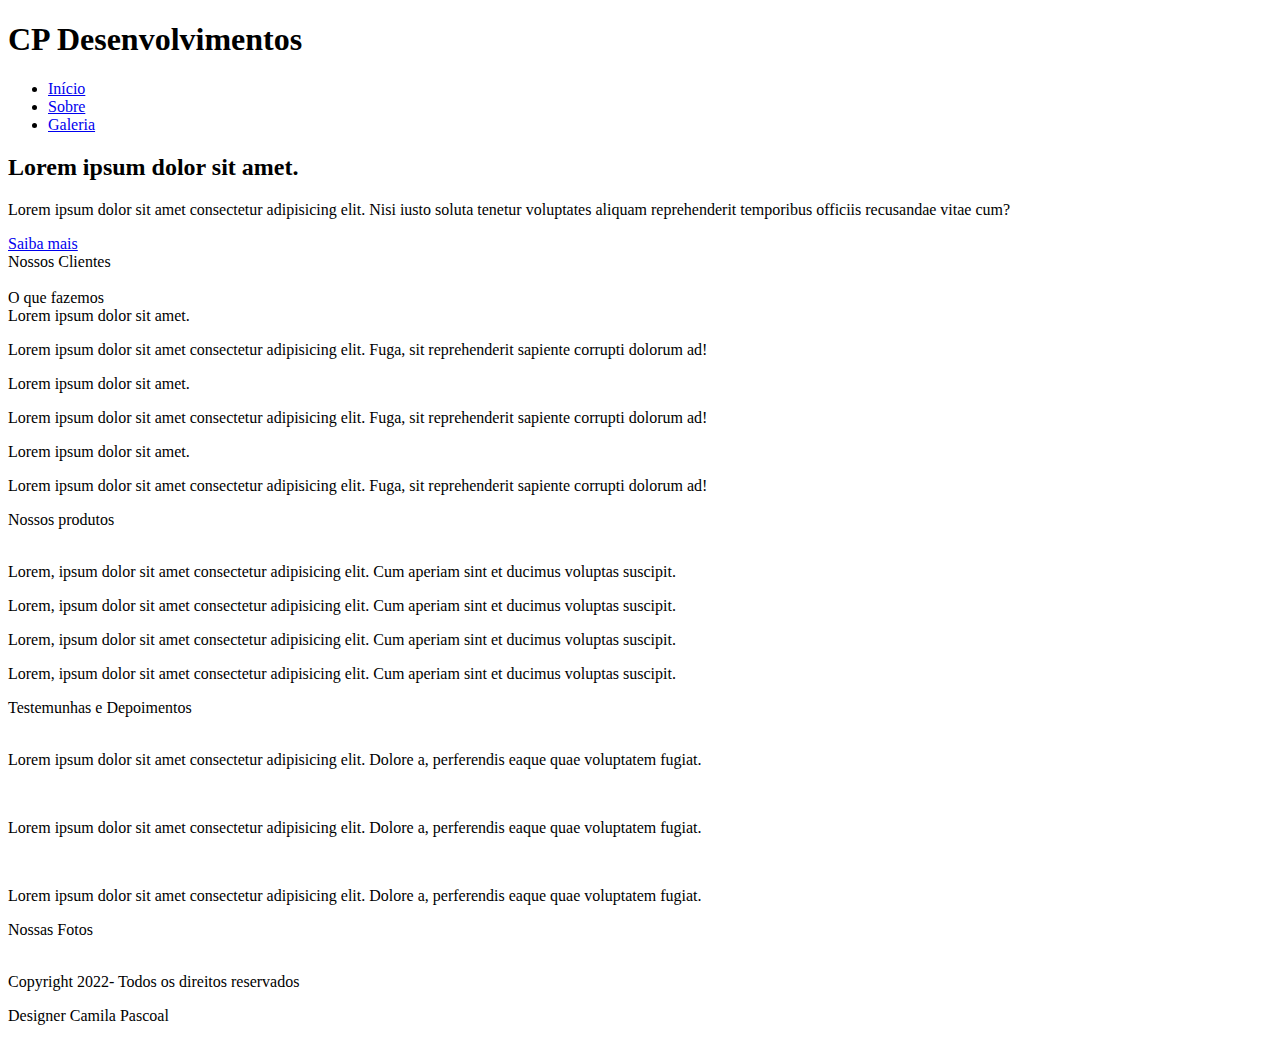
==== index.html @ 4112bf7b "Add files via upload" ====
<!DOCTYPE html>
<html lang="pt-br">
<head>
    <meta charset="UTF-8">
    <meta http-equiv="X-UA-Compatible" content="IE=edge">
    <meta name="viewport" content="width=device-width, initial-scale=1.0">
    <link rel="stylesheet" href="/css/style.css">
    <link rel="stylesheet" media="screen and (max-width: 768px)" href="/css/mobile.css">
    <link rel="stylesheet" href="/fontes/">
    <title>CP Soluções</title>
</head>
<body>
<!--Inicio menu horizontal-->
<nav id="navbar">
    <div id="navbar-container">
        <h1 class="logo">CP Desenvolvimentos</h1>
        <ul id="navbar-items">
            <li><a href="#showcase">Início</a></li>
            <li><a href="#clients">Sobre</a></li>
            <li><a href="#galery">Galeria</a></li>
        </ul>
    </div>
</nav>    
<!--Fim do menu horizontal-->    

<!--Inicio banner-->
<header id="showcase">
    <div id="showcase-container">
        <h2>Lorem ipsum dolor sit amet.</h2>
        <p>Lorem ipsum dolor sit amet consectetur adipisicing elit. Nisi iusto soluta tenetur 
        voluptates aliquam reprehenderit temporibus officiis recusandae vitae cum?</p>
        <a href="#" class="btn">Saiba mais</a>
    </div>

</header>
<!--Fim banner-->

<!--Inicio sobre-->
<section id="clients">
    <div class="headline">Nossos Clientes</div>
    <div id="clients-container">
        <img src="/imagem/netflix.png" class="client" alt="">
        <img src="/imagem/google2.png" class="client" alt="">
        <img src="/imagem/Apple.png" class="client" alt="">
        <img src="/imagem/microsoft-92.png" class="client" alt="">     
    </div>
</section>
<!--Fim sobre-->

<!--Inicio Features-->
<section id="features">
    <div class="headline">O que fazemos</div>
    <div id="features-container">
        <div class="feature">
            <i class="fas fa-tachometer-alt fa-3x"></i>
            <span class="feature-title">Lorem ipsum dolor sit amet.</span>
            <p>Lorem ipsum dolor sit amet consectetur adipisicing elit. Fuga, sit reprehenderit sapiente corrupti dolorum ad!</p>
        </div>
        <div class="feature">
            <i class="fas fa-code fa-3x"></i>
            <span class="feature-title">Lorem ipsum dolor sit amet.</span>
            <p>Lorem ipsum dolor sit amet consectetur adipisicing elit. Fuga, sit reprehenderit sapiente corrupti dolorum ad!</p>
        </div>
        <div class="feature">
            <i class="fas fa-layer-group fa-3x"></i>
            <span class="feature-title">Lorem ipsum dolor sit amet.</span>
            <p>Lorem ipsum dolor sit amet consectetur adipisicing elit. Fuga, sit reprehenderit sapiente corrupti dolorum ad!</p>
        </div>


    </div>

</section>

<!--Inicio Products sections-->
<section id="product">
    <div class="headline">Nossos produtos</div>
    <div id="product-container">
        <img src="/imagem/mockup.png" alt="" class="iphone-x">
        <div id="items">
            <div class="item">
                <i class="fas fa-map-marked fa-2x color-primary"></i>
                <p>Lorem, ipsum dolor sit amet consectetur adipisicing elit. Cum aperiam sint et ducimus voluptas suscipit.</p>
            </div>
            <div class="item">
                <i class="fa-solid fa-users fa-2x"></i>
                <p>Lorem, ipsum dolor sit amet consectetur adipisicing elit. Cum aperiam sint et ducimus voluptas suscipit.</p>
            </div>
            <div class="item">
                <i class="fa-solid fa-champagne-glasses fa-2x"></i>
                <p>Lorem, ipsum dolor sit amet consectetur adipisicing elit. Cum aperiam sint et ducimus voluptas suscipit.</p>
            </div>
            <div class="item">
                <i class="fa-solid fa-book-open fa-2x"></i>
                <p>Lorem, ipsum dolor sit amet consectetur adipisicing elit. Cum aperiam sint et ducimus voluptas suscipit.</p>
            </div>


        </div>


    </div>

</section>
<!--Fim produtcts section-->

<!--Inicio Testemunhas section-->
<div id="testimonials">
       <div class="headline">Testemunhas e Depoimentos</div>
       <div id="testimonials-container">
            <div class="testimonial">
                <img src="/imagem/perfil1.jpg" alt="" class="foto-testimonial">
                <p>Lorem ipsum dolor sit amet consectetur adipisicing elit. Dolore a, perferendis eaque quae voluptatem fugiat.</p>
            </div>
            <div class="testimonial">
                <img src="/imagem/perfil2.jpg" alt="" class="foto-testimonial">
                <p>Lorem ipsum dolor sit amet consectetur adipisicing elit. Dolore a, perferendis eaque quae voluptatem fugiat.</p>
            </div>
            <div class="testimonial">
                <img src="/imagem/perfil3.jpg" alt="" class="foto-testimonial">
                <p>Lorem ipsum dolor sit amet consectetur adipisicing elit. Dolore a, perferendis eaque quae voluptatem fugiat.</p>
            </div>         
        </div>  
</div>
<!--Fim Testemunhas section-->
<!--Fim Features-->

<!--Inicio Galery sections-->
<section id="galery">
    <div class="headline">Nossas Fotos</div>
    <div id="galery-container">
        <img src="/imagem/galeria1.jpg" alt="" class="galery-img">
        <img src="/imagem/galeria2.jpg" alt="" class="galery-img">
        <img src="/imagem/galeria3.jpg" alt="" class="galery-img">
        <img src="/imagem/galeria4.jpg" alt="" class="galery-img">
        <img src="/imagem/galeria5.jpg" alt="" class="galery-img">
        <img src="/imagem/galeria6.jpg" alt="" class="galery-img">
    </div>
</section>
<!--Fim Galery section-->

<!--Inicio do rodapé-->
<footer id="footer">
    <p>Copyright 2022- Todos os direitos reservados</p>
    <p>Designer Camila Pascoal</p>
</footer>
<!--fim do rodapé-->

<!--Script para fonte online-->
<script src="/fontawesome-free/js/all.min.js"></script>

</body>
</html>
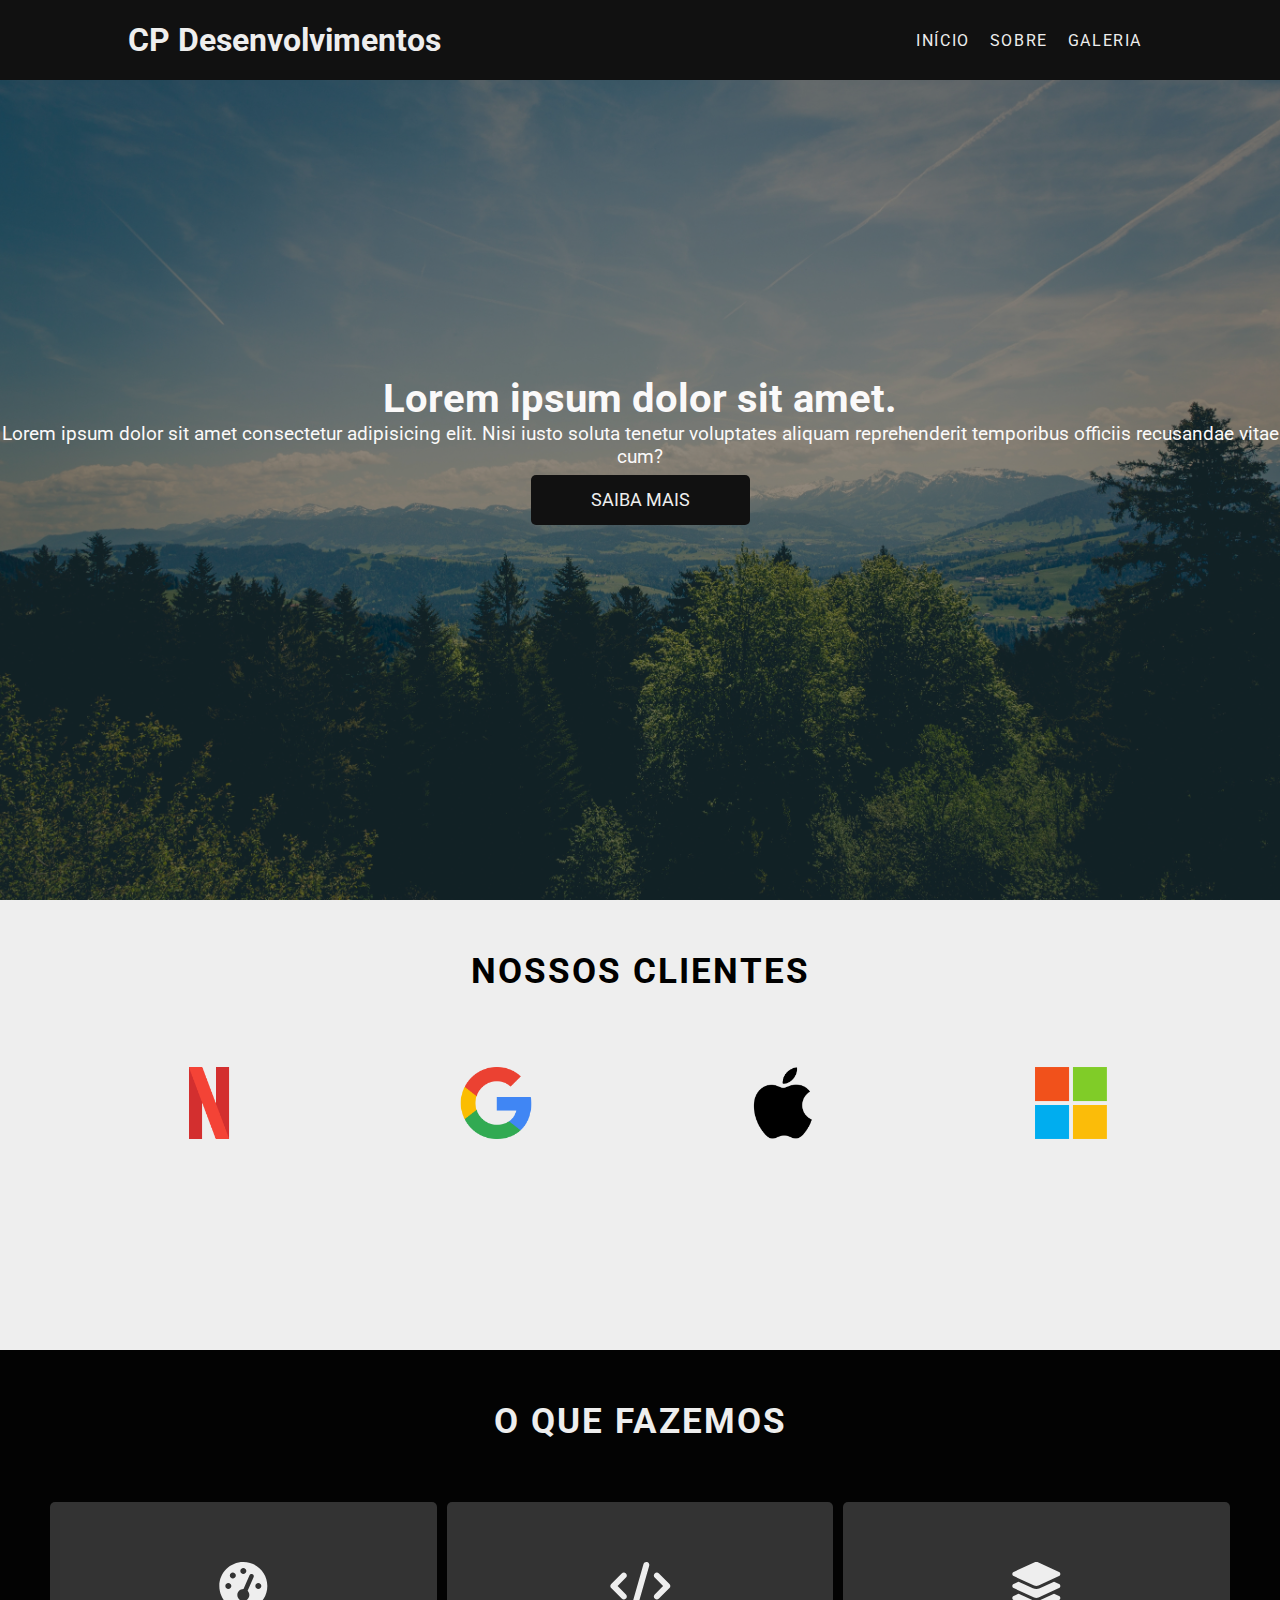
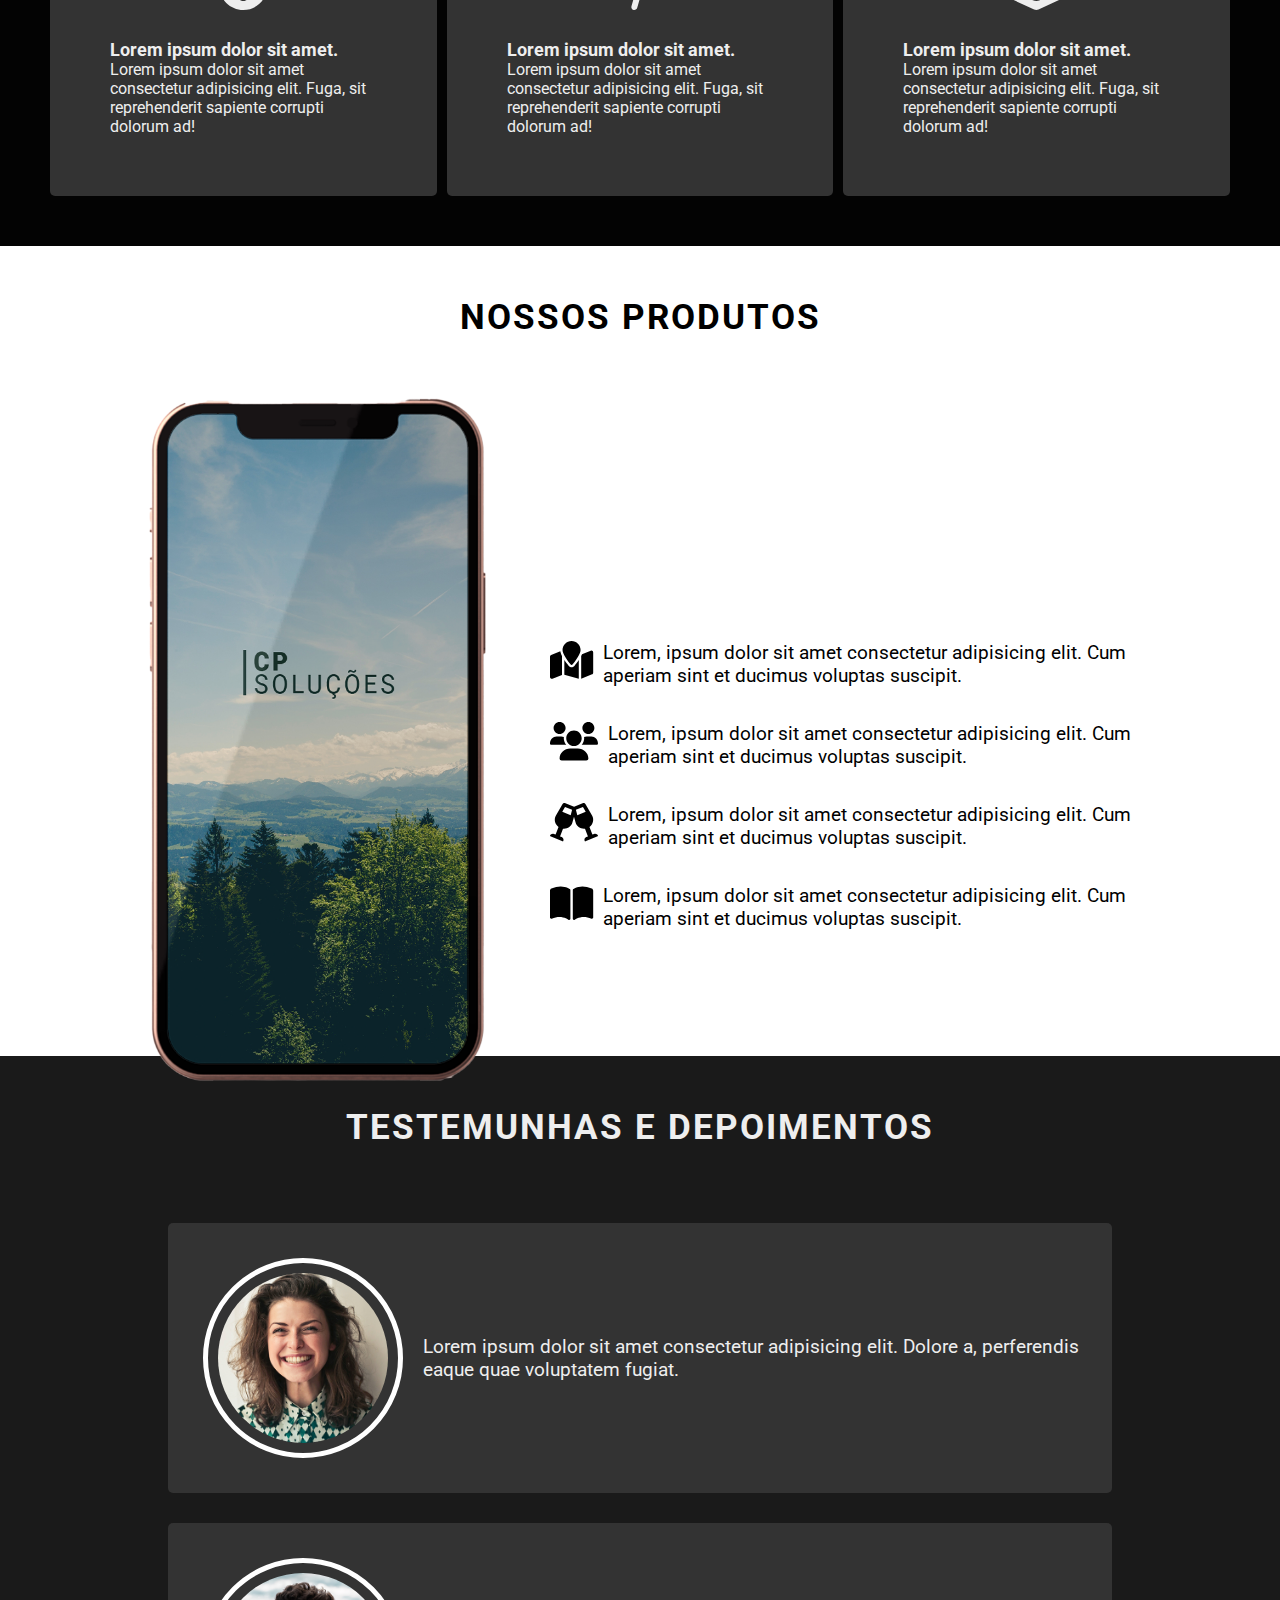
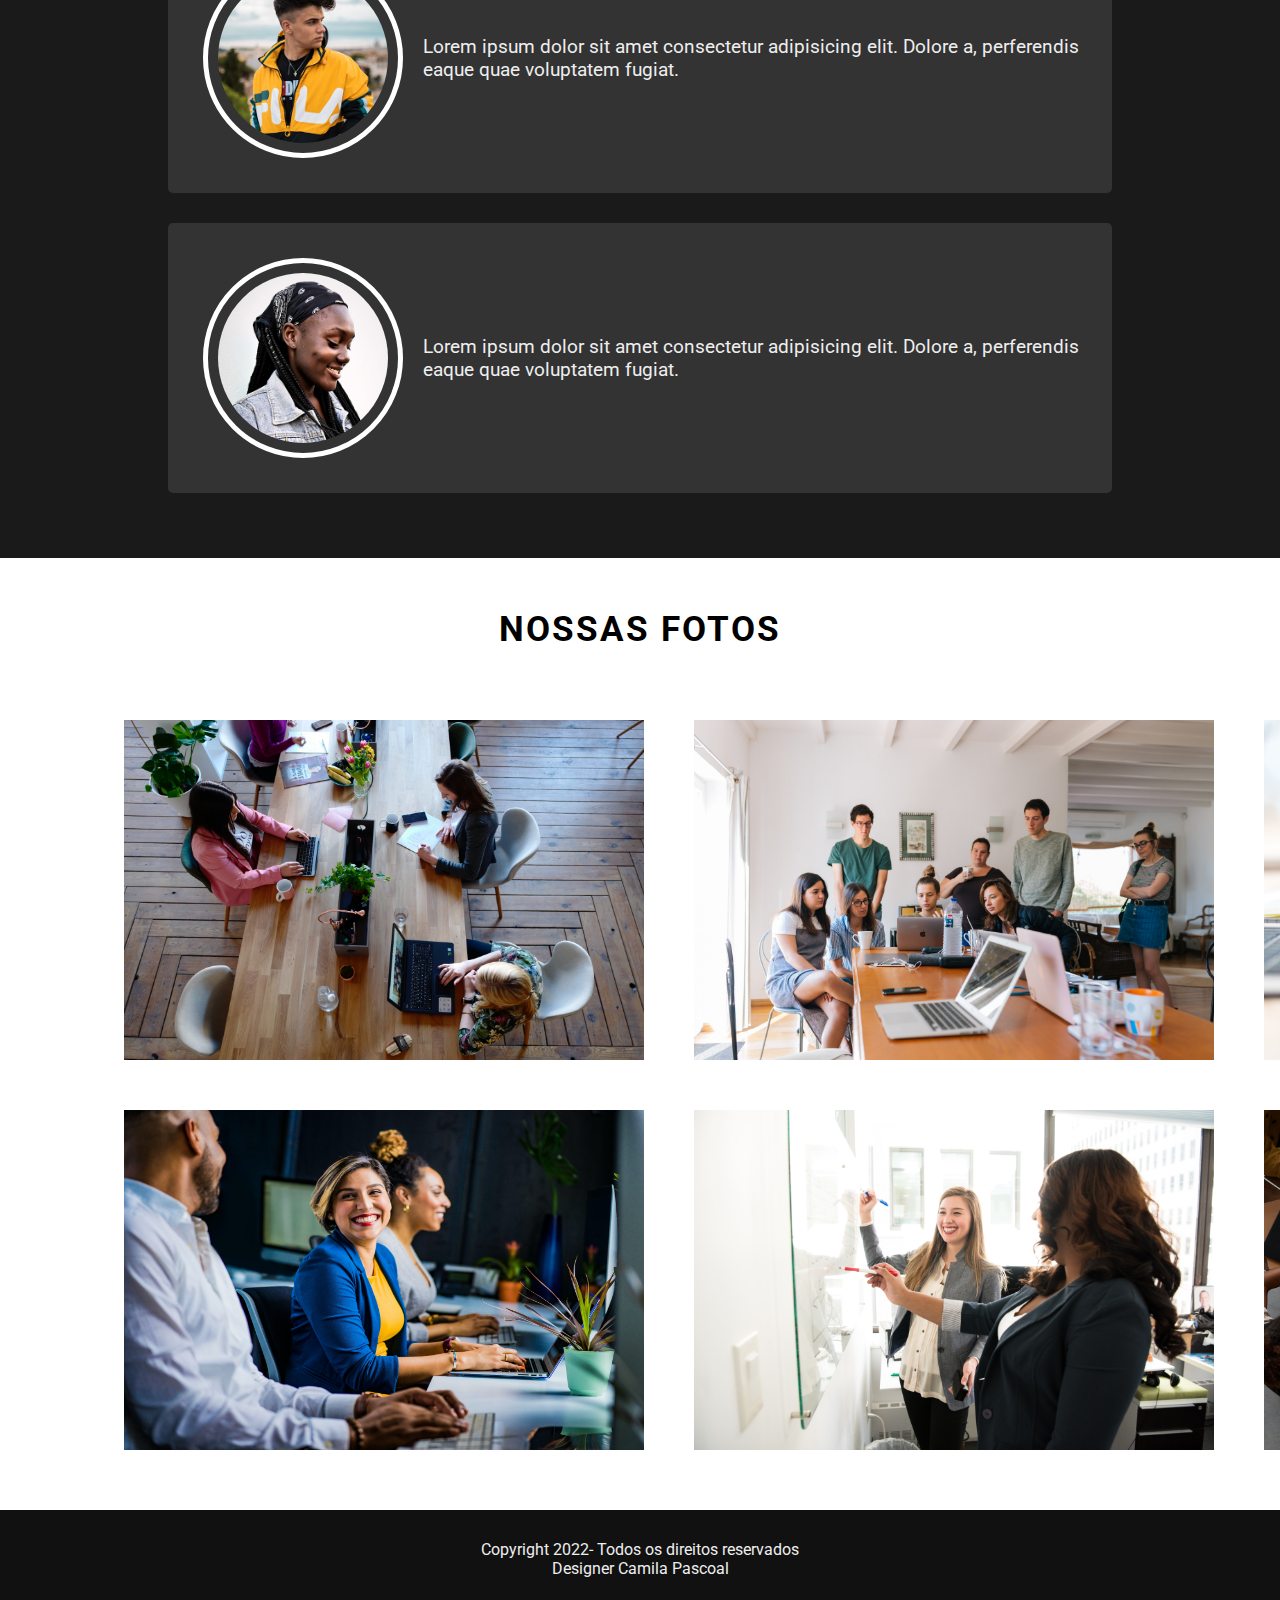
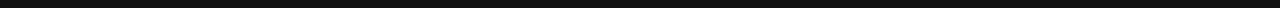
==== commit 667cc181: "Update index.html" ====
--- a/index.html
+++ b/index.html
@@ -41,7 +41,7 @@
     <div id="clients-container">
         <img src="/imagem/netflix.png" class="client" alt="">
         <img src="/imagem/google2.png" class="client" alt="">
-        <img src="/imagem/Apple.png" class="client" alt="">
+        <img src="/imagem/apple.png" class="client" alt="">
         <img src="/imagem/microsoft-92.png" class="client" alt="">     
     </div>
 </section>
@@ -150,4 +150,4 @@
 <script src="/fontawesome-free/js/all.min.js"></script>
 
 </body>
-</html>+</html>
--- a/css/style.css
+++ b/css/style.css
@@ -0,0 +1,269 @@
+@import url('https://fonts.googleapis.com/css2?family=Nunito:ital,wght@0,200;0,300;0,400;1,200;1,300;1,400&family=Roboto:ital,wght@0,100;0,300;0,400;0,500;0,700;0,900;1,100;1,300;1,400;1,500;1,700;1,900&display=swap');
+
+*{
+    padding: 0;
+    margin: 0%;
+    box-sizing: border-box;
+}
+
+body{
+    font-family: 'Roboto', sans-serif;
+}
+
+.btn{
+    display: inline-block;
+    padding: 15px 60px;
+    font-size: 1.1rem;
+    text-transform: uppercase;
+    background-color: #111;
+    color: #eee;
+    text-decoration: none;
+    border-radius: 5px;
+    transition: "background 500ms ease";
+}
+
+.btn:hover{
+    cursor: pointer;
+    background-color: #000;
+}
+
+.headline{
+    font-size: 2.2rem;
+    text-transform: uppercase;
+    font-weight: bold;
+    text-align: center;
+    padding-bottom: 60px;
+    letter-spacing: 2px;
+}
+
+/*Navbar*/
+#navbar{
+    width: 100%;
+    background-color: #111;
+    color: #eee;
+    height: 80px;
+    position: fixed;
+
+}
+
+#navbar-container{
+    width: 80%;
+    height: 100%;
+    margin: auto;
+    display: flex;
+    justify-content: space-between;
+    align-items: center;
+}
+
+.logo{
+    font-size: 2rem;
+}
+
+#navbar-items{
+    display: flex;
+    list-style: none;
+    text-transform: uppercase;
+}
+
+#navbar-items li{
+    padding: 10px;
+}
+
+#navbar-items li a{
+    color: #eee;
+    text-decoration: none;
+    letter-spacing: 0.1rem;
+}
+
+
+#showcase{
+    height: 100vh;
+    display: flex;
+    justify-content: center;
+    align-items: center;
+    color: rgb(250, 249, 249);
+    background: url(/imagem/banner1.jpg) no-repeat center center/cover;
+
+    /*Overlay*/
+    background-color: rgba(0, 0, 0, 0.4);
+    background-blend-mode: color;
+}
+
+#showcase-container{
+    text-align: center;
+}
+
+#showcase-container h2{
+    font-size: 2.5rem;
+}
+
+#showcase-container p{
+    font-size: 1.2rem;
+    padding-bottom: 7px;
+}
+
+/*Clientes*/
+
+#clients{
+    width: 100%;
+    height: 50vh;
+    background-color: #eee;
+    color: rgb(0, 0, 0);
+    padding: 50px;
+ 
+}
+
+#clients-container{
+    display: grid;
+    grid-template-columns: repeat(4,1fr);
+    justify-items: center;
+    padding: 15px;
+}
+
+.client{
+    display: inline-block;
+    width: 25%;
+}
+
+/*About*/
+
+#features{
+    width: 100%;
+    height: 60%;
+    background: rgb(3, 3, 3);
+    color: #eee;
+    padding: 50px;
+}
+
+#features-container{
+    width: 100%;
+    margin: auto;
+    display: grid;
+    grid-template-columns: repeat(3,1fr);
+    column-gap: 10px;
+}
+
+.feature{
+    display: flex;
+    flex-direction: column;
+    background: #333;
+    padding: 60px;
+    border-radius: 5px;
+}
+
+.feature-title{
+    font-size: 1.1rem;
+    font-weight: bold;
+    padding-top: 30px;
+}
+
+/*Produtos*/
+#product{
+    width: 100%;
+    height: 90vh;
+    padding: 50px;
+}
+
+#product-container{
+    display: flex;
+    justify-content: center;
+    align-items: center;
+}
+
+.product{
+    display: inline-block;
+    width: 30%;
+}
+
+.iphone-x{
+    width: 450px;
+    padding: 0px 40px;
+    margin-bottom: 80px;
+}
+
+#items{
+    width: 650px;
+    margin-top: 10px;
+}
+
+#items .item{
+    display: flex;
+    padding: 10px;
+    margin: 15px 0;
+    font-size: 1.2rem;
+}
+
+.item p{
+    margin:0 10px;
+}
+
+/*Testemunhos*/
+.testimonial{
+    display: flex;
+    align-items: center;
+    font-size: 1.2rem;
+    background: #333;
+    padding: 15px;
+    margin: 15px 0;
+    border-radius: 5px;
+}
+
+#testimonials{
+    width: 100%;
+    background: rgb(26, 26, 26);
+    color: #eee;
+    padding: 50px;
+}
+
+#testimonials-container{
+    width: 80%;
+    margin: auto;
+    display: flex;
+    align-items: center;
+    flex-direction: column;
+}
+
+.foto-testimonial{
+    width: 200px;
+    height: 200px;
+    border-radius: 50%;
+    border: 5px solid white;
+    padding: 10px;
+    margin: 20px;
+
+}
+
+#galery{
+    width: 90%;
+    margin: auto;
+    padding: 50px;
+}
+
+#galery-container{
+    display: grid;
+    grid-template-columns: repeat(3,1fr);
+    gap: 30px;
+    justify-items: center;
+}
+
+.galery-img{
+    display: inline-block;
+    padding: 10px;
+    width: 540px;
+    height: 360px;
+
+}
+
+footer{
+    background: #111;
+    color: #eee;
+    padding: 30px;
+    text-align: center;
+}
+
+
+
+
+
+
+
--- a/css/mobile.css
+++ b/css/mobile.css
@@ -0,0 +1,79 @@
+    #navbar{
+        height: 180px;
+        position:relative;
+    }
+
+    #navbar-container{
+        flex-direction: column;
+        padding: 20px 0;
+    }
+
+    #navbar-items{
+        flex-direction: column;
+        text-align: center;
+        width: 100%;
+    }
+
+    /*Esse próximo comando aplica efeito apenas na linha 2 conforme está entre parenteses*/
+#navbar-items li:nth-child(2){
+    border-top: 1px solid #333;
+    border-bottom: 1px solid #333;
+}
+
+/*showcase*/
+#showcase{
+    padding: 40px;
+}
+
+/*clients*/
+#clients-container{
+    grid-template-columns: repeat(2,1fr);
+}
+
+.client{
+    width: 30%;
+    padding: 20px 0;
+}
+
+/*Features*/
+#features-container{
+    grid-template-columns: 1fr;
+}
+
+#features-container .feature:nth-child(2){
+    margin: 15px 0;
+}
+
+#product-container{
+    flex-direction: column;
+}
+
+#items{
+    width: 90%;
+}
+
+.item{
+    margin: 0 10px;
+    flex-direction: column;
+    align-items: center;
+    text-align: center;
+}
+
+/*Testemunials*/
+.testemunials{
+    flex-direction: column;
+    text-align: center;
+}
+
+#galery-container{
+    grid-template-columns: 1fr;
+}
+
+.galery-imagem{
+    width: 70%;
+   
+}
+
+
+
+
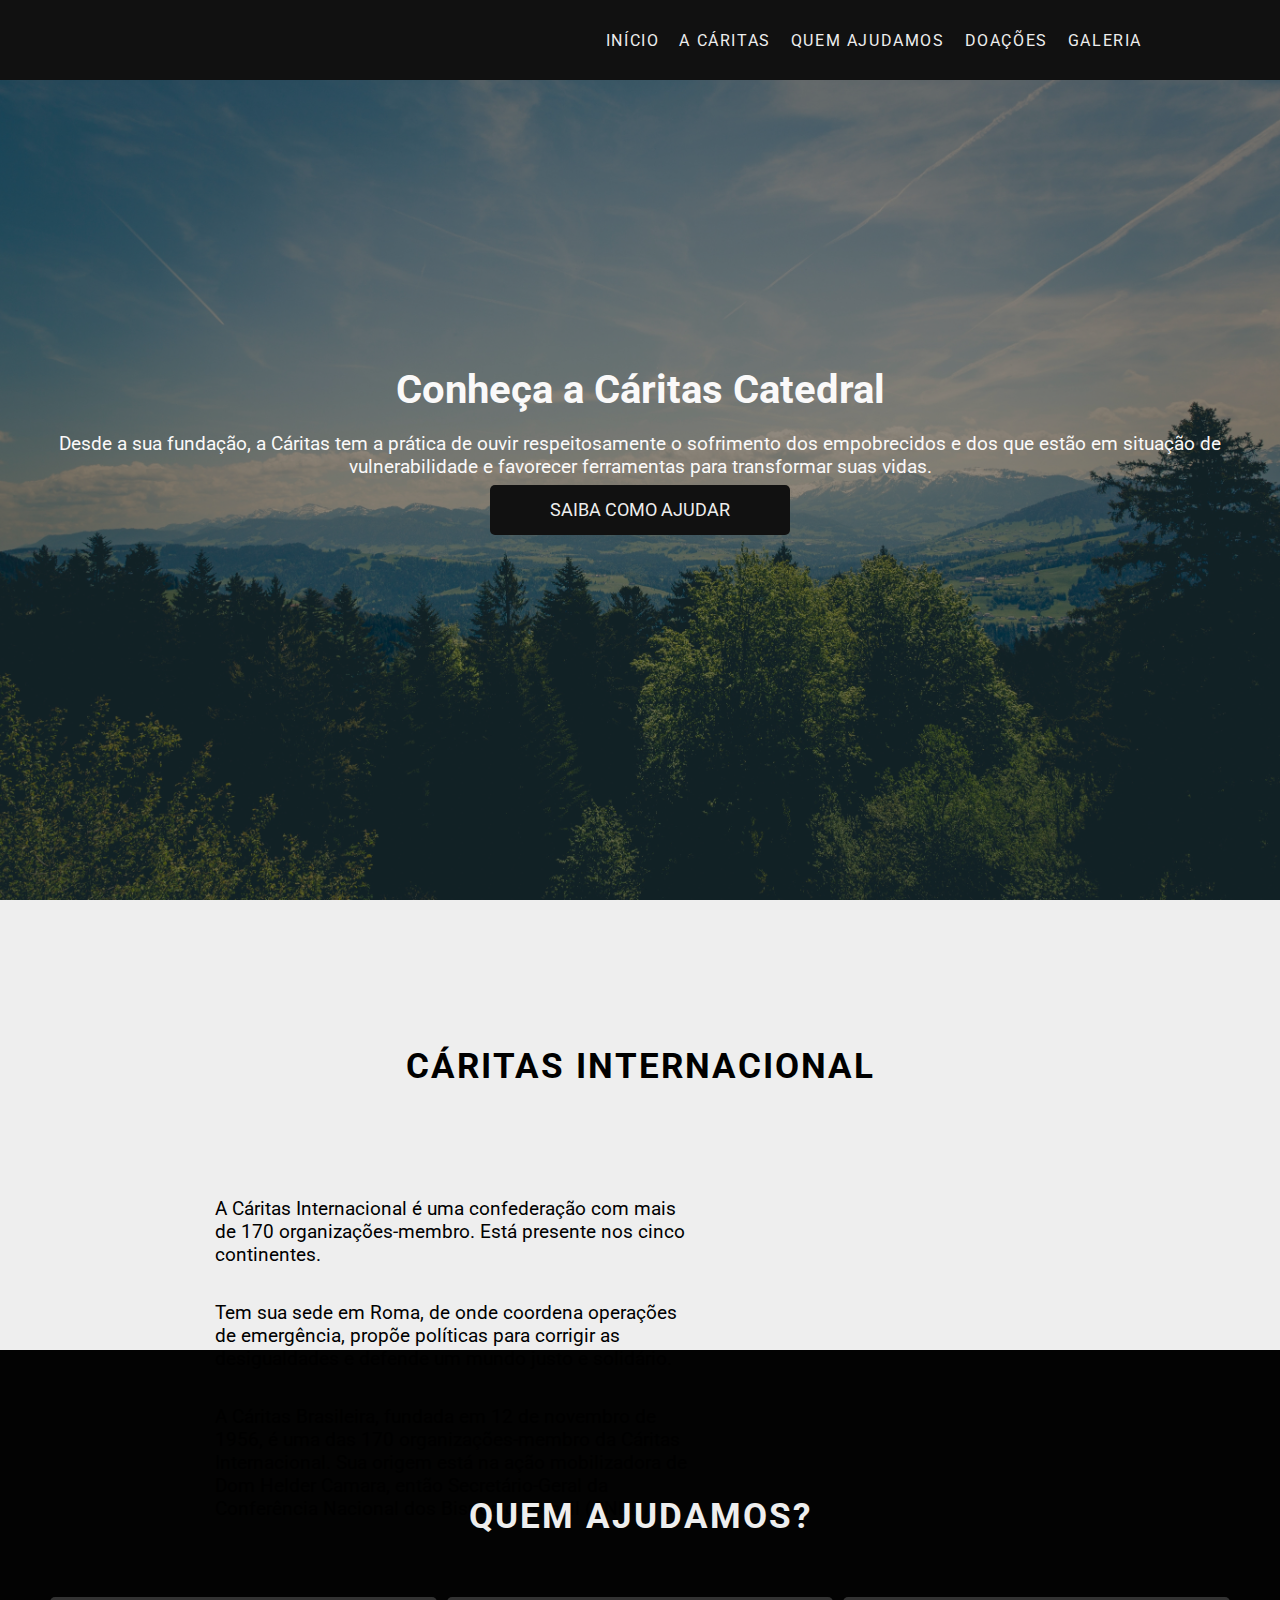
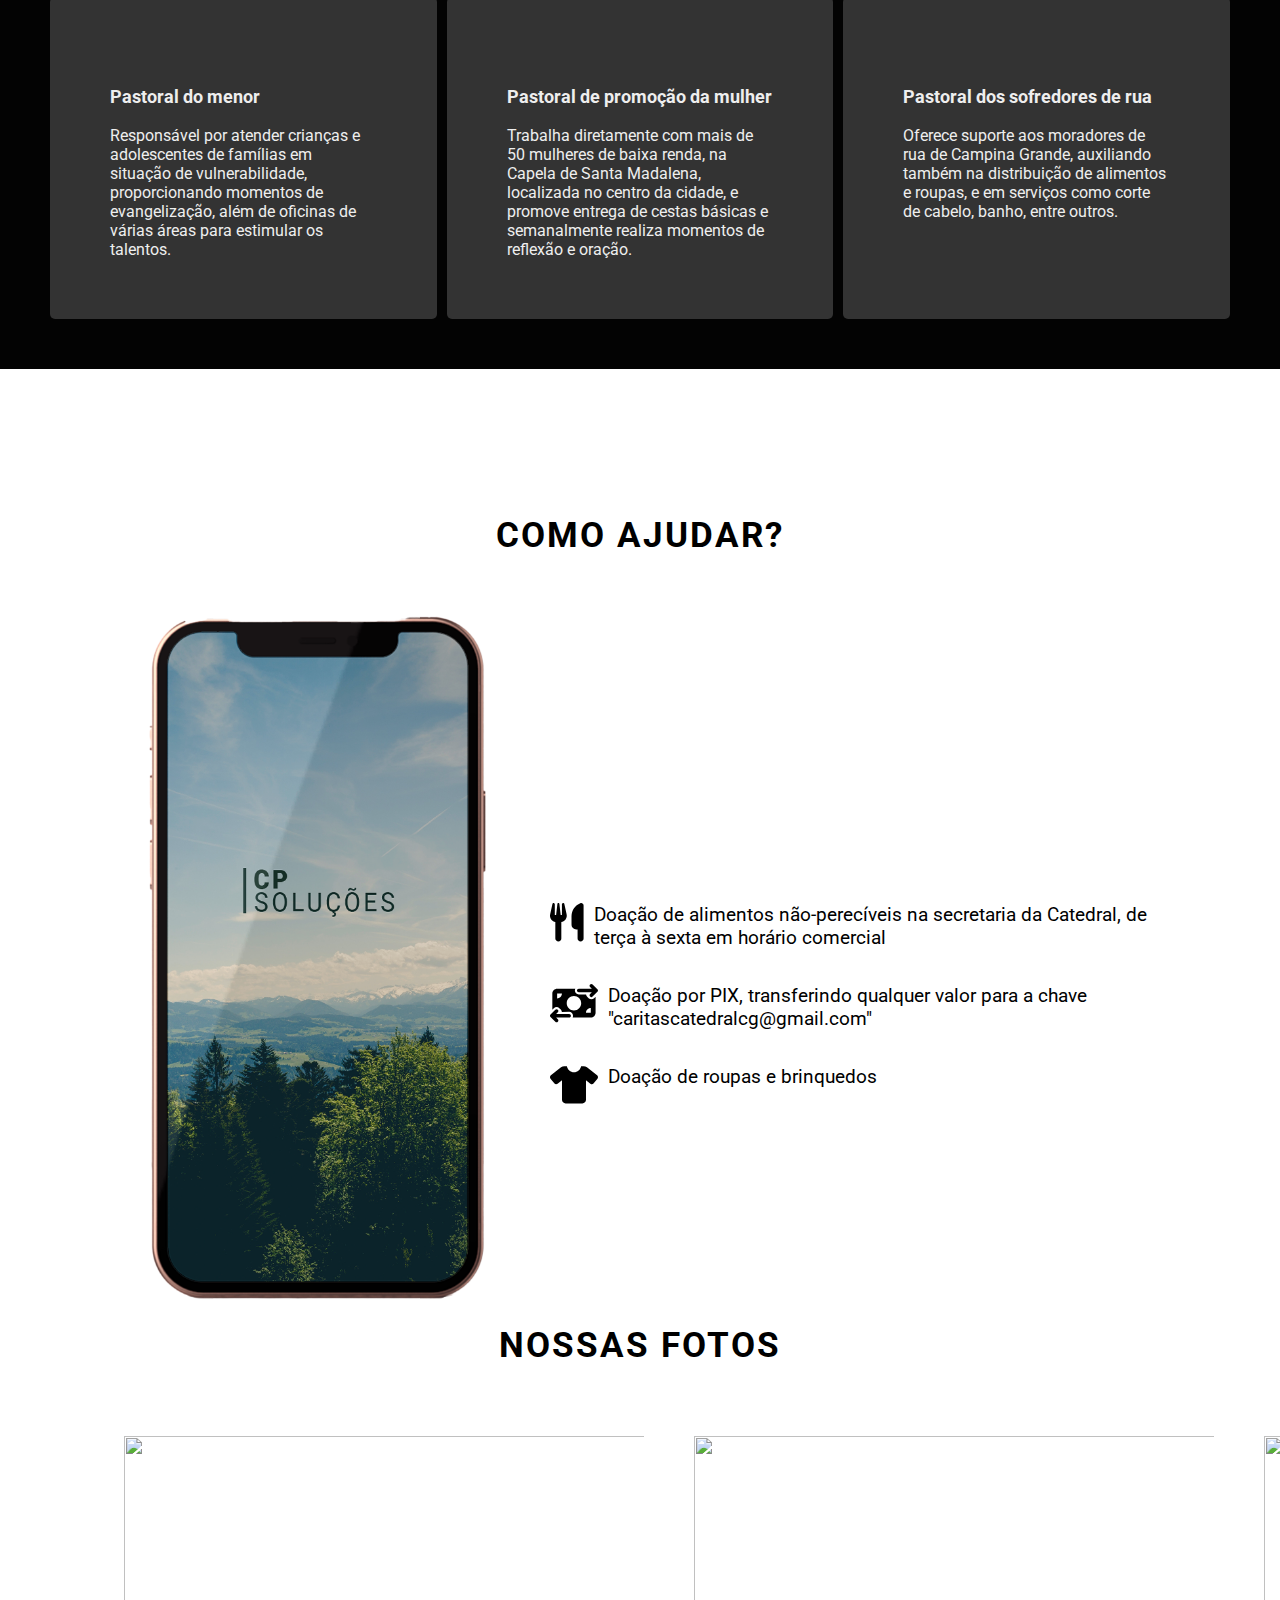
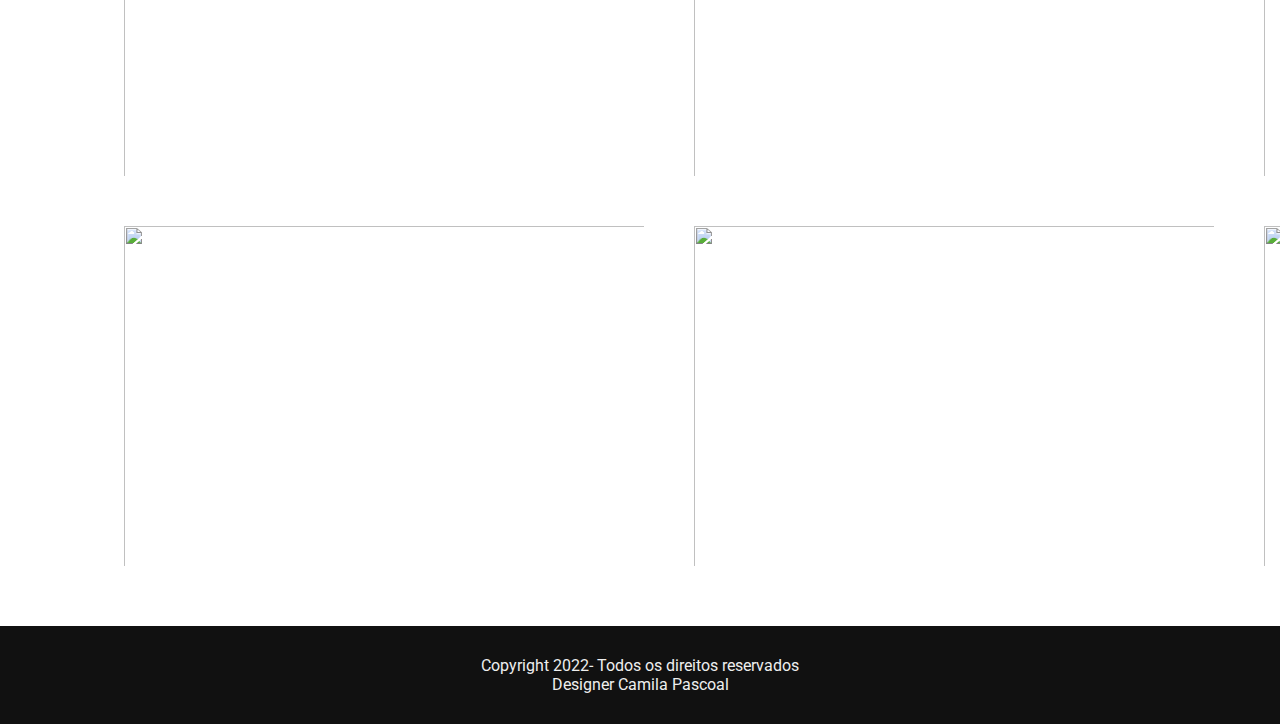
==== commit 4a3ae096: "Add files via upload" ====
--- a/index.html
+++ b/index.html
@@ -4,19 +4,26 @@
     <meta charset="UTF-8">
     <meta http-equiv="X-UA-Compatible" content="IE=edge">
     <meta name="viewport" content="width=device-width, initial-scale=1.0">
+    <link rel="apple-touch-icon" sizes="180x180" href="/imagem/favicon_io/apple-touch-icon.png">
+    <link rel="icon" type="image/png" sizes="32x32" href="/imagem/favicon_io/favicon-32x32.png">
+    <link rel="icon" type="image/png" sizes="16x16" href="/imagem/favicon_io/favicon-16x16.png">
+    <link rel="manifest" href="/site.webmanifest">
     <link rel="stylesheet" href="/css/style.css">
     <link rel="stylesheet" media="screen and (max-width: 768px)" href="/css/mobile.css">
     <link rel="stylesheet" href="/fontes/">
-    <title>CP Soluções</title>
+    <title>Cáritas Catedral Campina Grande</title>
 </head>
 <body>
 <!--Inicio menu horizontal-->
 <nav id="navbar">
     <div id="navbar-container">
-        <h1 class="logo">CP Desenvolvimentos</h1>
+        <img src="/imagem/logocaritas.png" alt="" class="logo">
+        
         <ul id="navbar-items">
             <li><a href="#showcase">Início</a></li>
-            <li><a href="#clients">Sobre</a></li>
+            <li><a href="#clients">A cáritas</a></li>        
+            <li><a href="#features">Quem ajudamos</a></li>
+            <li><a href="#product">Doações</a></li>
             <li><a href="#galery">Galeria</a></li>
         </ul>
     </div>
@@ -26,76 +33,104 @@
 <!--Inicio banner-->
 <header id="showcase">
     <div id="showcase-container">
-        <h2>Lorem ipsum dolor sit amet.</h2>
-        <p>Lorem ipsum dolor sit amet consectetur adipisicing elit. Nisi iusto soluta tenetur 
-        voluptates aliquam reprehenderit temporibus officiis recusandae vitae cum?</p>
-        <a href="#" class="btn">Saiba mais</a>
+        <h2>Conheça a Cáritas Catedral</h2>
+        </br>  
+        <p>Desde a sua fundação, a Cáritas tem a prática de ouvir respeitosamente o sofrimento dos empobrecidos e dos 
+        que estão em situação de vulnerabilidade e favorecer ferramentas para transformar suas vidas.</p>
+        <a href="#product" class="btn">Saiba como ajudar</a>
     </div>
 
 </header>
 <!--Fim banner-->
-
 <!--Inicio sobre-->
 <section id="clients">
-    <div class="headline">Nossos Clientes</div>
-    <div id="clients-container">
-        <img src="/imagem/netflix.png" class="client" alt="">
-        <img src="/imagem/google2.png" class="client" alt="">
-        <img src="/imagem/apple.png" class="client" alt="">
-        <img src="/imagem/microsoft-92.png" class="client" alt="">     
-    </div>
+</br>
+</br>
+</br>
+</br>
+</br>
+<div class="headline">Cáritas internacional</div>
+<div id="clients-container">
+    <div id="product-container">
+        <img src="/imagem/caritasinternacional.jpg" class="client" alt="">
+        <div id="items">
+            <div class="item">
+            <p>A Cáritas Internacional é uma confederação com mais de 170 organizações-membro. Está presente nos cinco continentes.</p>
+            </div>
+            <div class="item">
+            <p>Tem sua sede em Roma, de onde coordena operações de emergência, propõe políticas para corrigir as desigualdades e defende um mundo justo e solidário. </p>
+            </div>
+            <div class="item">
+            <p>A Cáritas Brasileira, fundada em 12 de novembro de 1956, é uma das 170 organizações-membro da Cáritas Internacional. Sua origem está na ação mobilizadora de Dom Helder Camara, então Secretário-Geral da Conferência Nacional dos Bispos do Brasil (CNBB).</p>
+            </div>
+        </div>
+</div>
 </section>
 <!--Fim sobre-->
-
 <!--Inicio Features-->
 <section id="features">
-    <div class="headline">O que fazemos</div>
-    <div id="features-container">
-        <div class="feature">
-            <i class="fas fa-tachometer-alt fa-3x"></i>
-            <span class="feature-title">Lorem ipsum dolor sit amet.</span>
-            <p>Lorem ipsum dolor sit amet consectetur adipisicing elit. Fuga, sit reprehenderit sapiente corrupti dolorum ad!</p>
-        </div>
-        <div class="feature">
-            <i class="fas fa-code fa-3x"></i>
-            <span class="feature-title">Lorem ipsum dolor sit amet.</span>
-            <p>Lorem ipsum dolor sit amet consectetur adipisicing elit. Fuga, sit reprehenderit sapiente corrupti dolorum ad!</p>
-        </div>
-        <div class="feature">
-            <i class="fas fa-layer-group fa-3x"></i>
-            <span class="feature-title">Lorem ipsum dolor sit amet.</span>
-            <p>Lorem ipsum dolor sit amet consectetur adipisicing elit. Fuga, sit reprehenderit sapiente corrupti dolorum ad!</p>
-        </div>
+</br>
+</br>
+</br>
+</br>
+</br>
+<div class="headline" style="color:#eee;">Quem ajudamos?</div>
+<div id="features-container">
+    <div class="feature">
+        <img class="pastorais" src="/imagem/pastoralmenor.jpg" alt="">
+        <span class="feature-title">Pastoral do menor</span>
+        </br>
+        <p>Responsável por atender crianças e adolescentes de famílias em situação de vulnerabilidade, proporcionando 
+            momentos de evangelização, além de oficinas de várias áreas para estimular os talentos.
+        </p>
+    </div>
+    <div class="feature">
+        <img class="pastorais" src="/imagem/promocao.jpg" alt="">
+        <span class="feature-title">Pastoral de promoção da mulher</span>
+        </br>
+        <p>Trabalha diretamente com mais de 50 mulheres de baixa renda, na Capela de Santa Madalena, localizada no centro da cidade, 
+            e promove entrega de cestas básicas e semanalmente realiza momentos de reflexão e oração.
+        </p>
+    </div>
+    <div class="feature">
+        <img class="pastorais" src="/imagem/sofredores.jpg" alt="">
+        <span class="feature-title">Pastoral dos sofredores de rua</span>
+        </br>
+        <p>Oferece suporte aos moradores de rua de Campina Grande, auxiliando também na distribuição de alimentos e roupas, 
+        e em serviços como corte de cabelo, banho, entre outros.  </p>
+    </div>
 
 
-    </div>
+</div>
 
 </section>
 
+
+
 <!--Inicio Products sections-->
 <section id="product">
-    <div class="headline">Nossos produtos</div>
+    </br>
+    </br>
+    </br>
+    </br>
+    </br>
+    <div class="headline">Como ajudar?</div>
     <div id="product-container">
         <img src="/imagem/mockup.png" alt="" class="iphone-x">
         <div id="items">
             <div class="item">
-                <i class="fas fa-map-marked fa-2x color-primary"></i>
-                <p>Lorem, ipsum dolor sit amet consectetur adipisicing elit. Cum aperiam sint et ducimus voluptas suscipit.</p>
+                <i class="fa-solid fa-utensils fa-2x"></i>
+                <p>Doação de alimentos não-perecíveis na secretaria da Catedral, de terça à sexta em horário comercial</p>
             </div>
             <div class="item">
-                <i class="fa-solid fa-users fa-2x"></i>
-                <p>Lorem, ipsum dolor sit amet consectetur adipisicing elit. Cum aperiam sint et ducimus voluptas suscipit.</p>
+                <i class="fa-solid fa-money-bill-transfer fa-2x"></i>
+                <p>Doação por PIX, transferindo qualquer valor para a chave "caritascatedralcg@gmail.com"</p>
             </div>
             <div class="item">
-                <i class="fa-solid fa-champagne-glasses fa-2x"></i>
-                <p>Lorem, ipsum dolor sit amet consectetur adipisicing elit. Cum aperiam sint et ducimus voluptas suscipit.</p>
+                <i class="fa-solid fa-shirt fa-2x"></i>
+                <p>Doação de roupas e brinquedos</p>
             </div>
-            <div class="item">
-                <i class="fa-solid fa-book-open fa-2x"></i>
-                <p>Lorem, ipsum dolor sit amet consectetur adipisicing elit. Cum aperiam sint et ducimus voluptas suscipit.</p>
-            </div>
-
-
+ 
         </div>
 
 
@@ -104,37 +139,21 @@
 </section>
 <!--Fim produtcts section-->
 
-<!--Inicio Testemunhas section-->
-<div id="testimonials">
-       <div class="headline">Testemunhas e Depoimentos</div>
-       <div id="testimonials-container">
-            <div class="testimonial">
-                <img src="/imagem/perfil1.jpg" alt="" class="foto-testimonial">
-                <p>Lorem ipsum dolor sit amet consectetur adipisicing elit. Dolore a, perferendis eaque quae voluptatem fugiat.</p>
-            </div>
-            <div class="testimonial">
-                <img src="/imagem/perfil2.jpg" alt="" class="foto-testimonial">
-                <p>Lorem ipsum dolor sit amet consectetur adipisicing elit. Dolore a, perferendis eaque quae voluptatem fugiat.</p>
-            </div>
-            <div class="testimonial">
-                <img src="/imagem/perfil3.jpg" alt="" class="foto-testimonial">
-                <p>Lorem ipsum dolor sit amet consectetur adipisicing elit. Dolore a, perferendis eaque quae voluptatem fugiat.</p>
-            </div>         
-        </div>  
-</div>
-<!--Fim Testemunhas section-->
-<!--Fim Features-->
-
 <!--Inicio Galery sections-->
 <section id="galery">
+</br>
+</br>
+</br>
+</br>
+</br>
     <div class="headline">Nossas Fotos</div>
     <div id="galery-container">
-        <img src="/imagem/galeria1.jpg" alt="" class="galery-img">
-        <img src="/imagem/galeria2.jpg" alt="" class="galery-img">
-        <img src="/imagem/galeria3.jpg" alt="" class="galery-img">
-        <img src="/imagem/galeria4.jpg" alt="" class="galery-img">
-        <img src="/imagem/galeria5.jpg" alt="" class="galery-img">
-        <img src="/imagem/galeria6.jpg" alt="" class="galery-img">
+        <img src="/imagem/galeria1.jpeg" alt="" class="galery-img">
+        <img src="/imagem/galeria2.jpeg" alt="" class="galery-img">
+        <img src="/imagem/galeria3.jpeg" alt="" class="galery-img">
+        <img src="/imagem/galeria4.jpeg" alt="" class="galery-img">
+        <img src="/imagem/galeria5.jpeg" alt="" class="galery-img">
+        <img src="/imagem/galeria6.jpeg" alt="" class="galery-img">
     </div>
 </section>
 <!--Fim Galery section-->
@@ -150,4 +169,4 @@
 <script src="/fontawesome-free/js/all.min.js"></script>
 
 </body>
-</html>
+</html>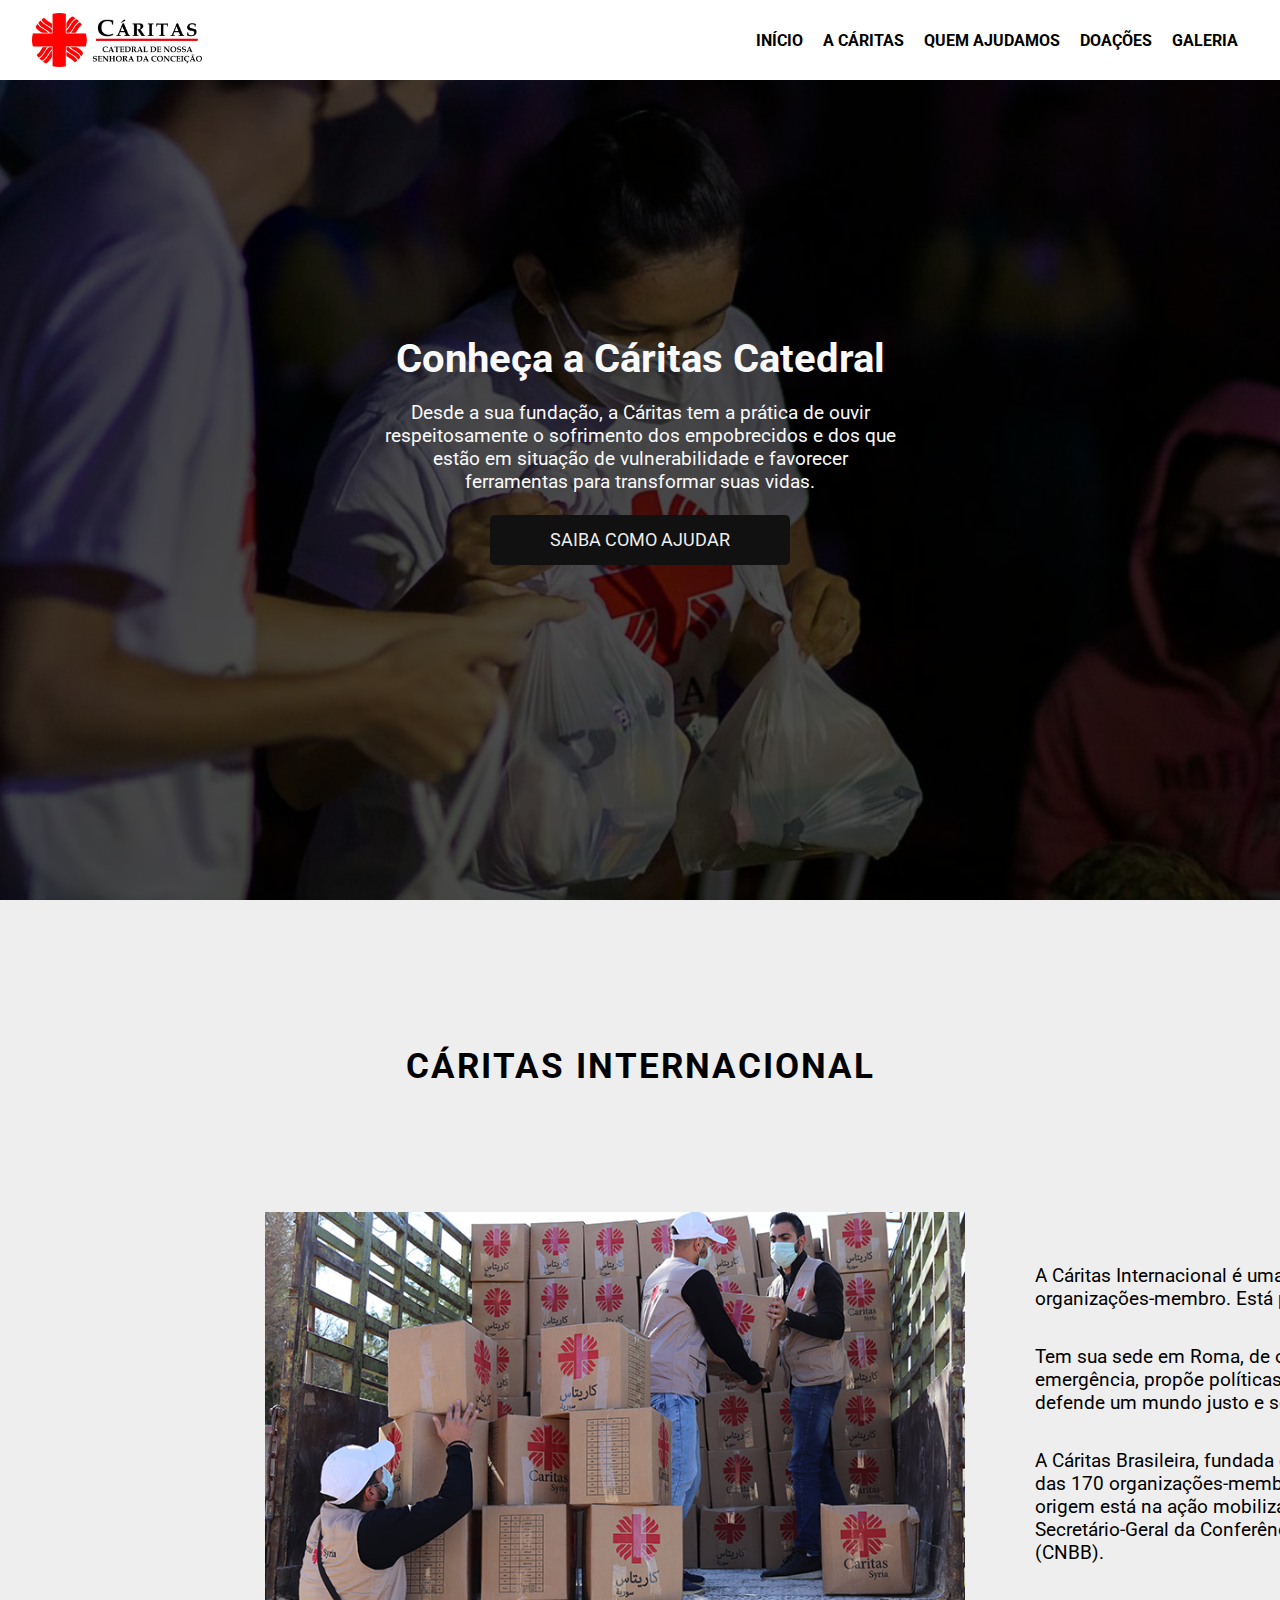
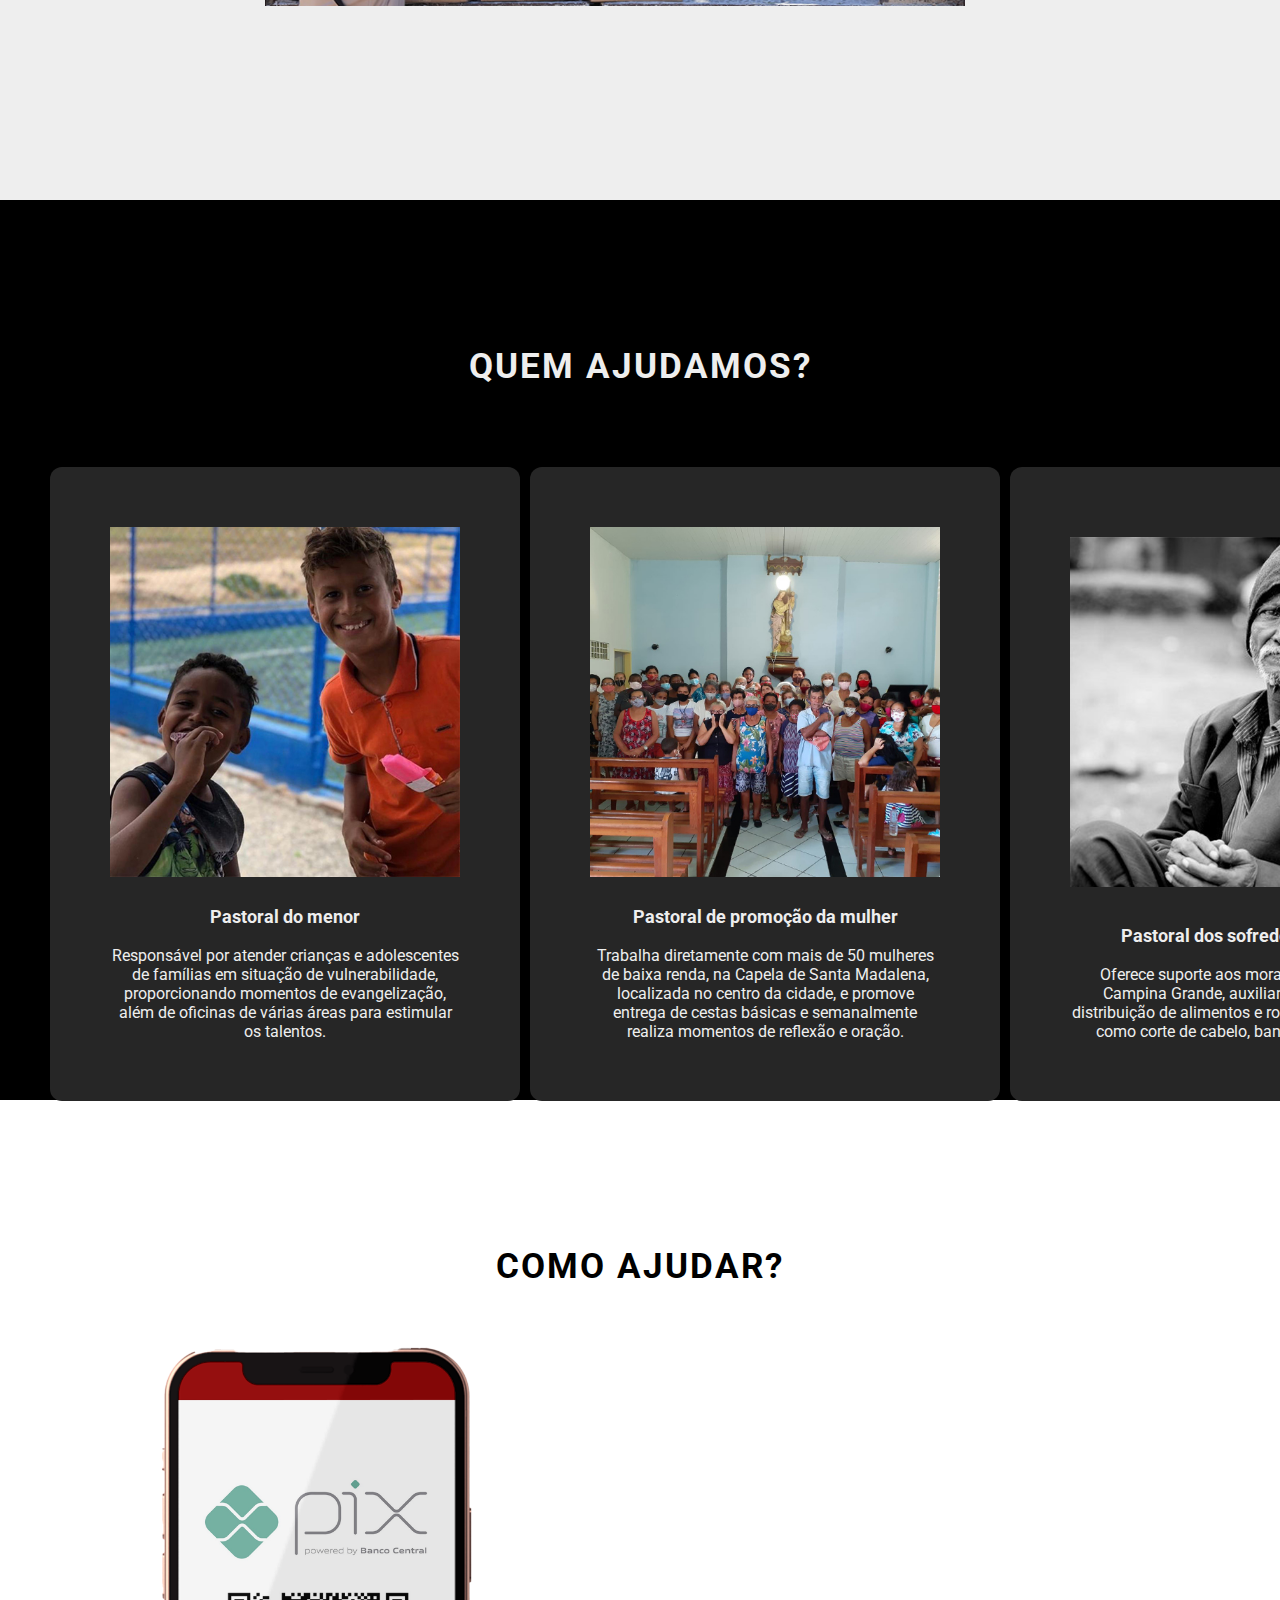
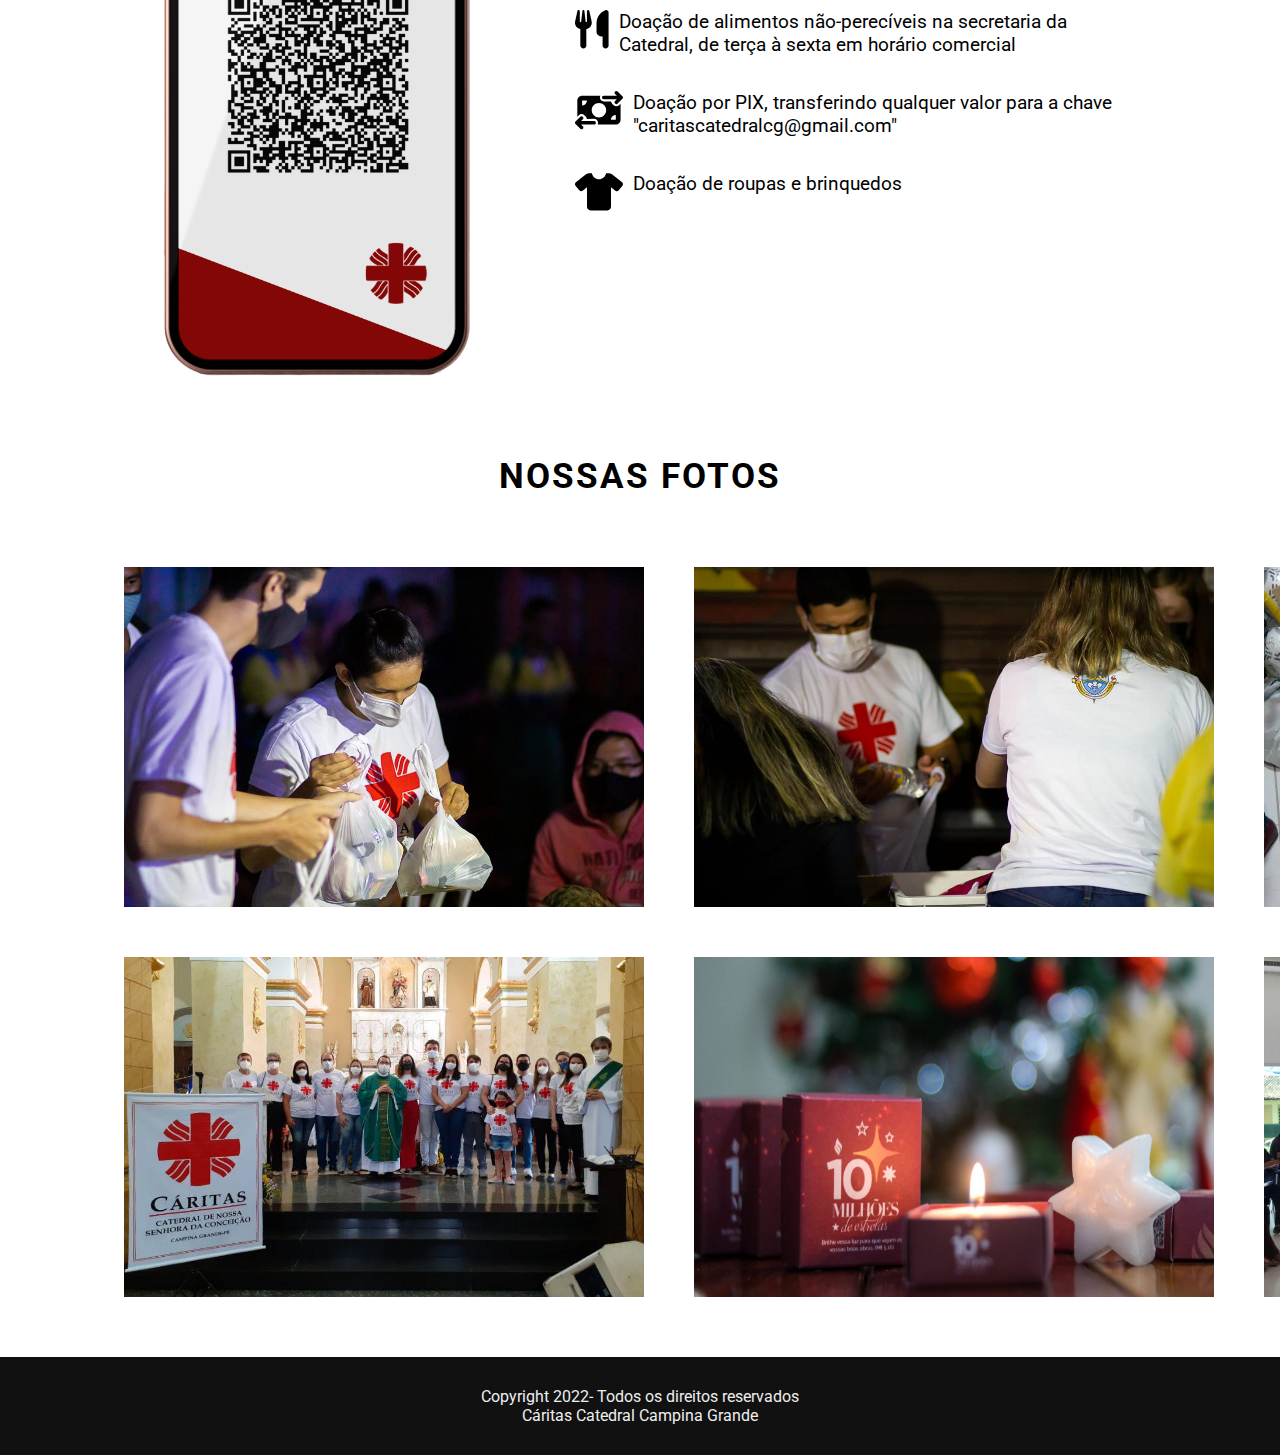
==== commit 0b4d49ed: "Update index.html" ====
--- a/index.html
+++ b/index.html
@@ -161,7 +161,7 @@
 <!--Inicio do rodapé-->
 <footer id="footer">
     <p>Copyright 2022- Todos os direitos reservados</p>
-    <p>Designer Camila Pascoal</p>
+    <p>Cáritas Catedral Campina Grande</p>
 </footer>
 <!--fim do rodapé-->
 
@@ -169,4 +169,4 @@
 <script src="/fontawesome-free/js/all.min.js"></script>
 
 </body>
-</html>+</html>
--- a/css/style.css
+++ b/css/style.css
@@ -13,6 +13,7 @@
 .btn{
     display: inline-block;
     padding: 15px 60px;
+    margin-top: 15px;
     font-size: 1.1rem;
     text-transform: uppercase;
     background-color: #111;
@@ -39,15 +40,15 @@
 /*Navbar*/
 #navbar{
     width: 100%;
-    background-color: #111;
-    color: #eee;
+    background-color: rgb(255, 255, 255);
+    color: #000;
     height: 80px;
     position: fixed;
 
 }
 
 #navbar-container{
-    width: 80%;
+    width: 95%;
     height: 100%;
     margin: auto;
     display: flex;
@@ -56,7 +57,7 @@
 }
 
 .logo{
-    font-size: 2rem;
+    width: 170px;
 }
 
 #navbar-items{
@@ -70,9 +71,10 @@
 }
 
 #navbar-items li a{
-    color: #eee;
+    color: #000;
+    font-weight: bold;
     text-decoration: none;
-    letter-spacing: 0.1rem;
+
 }
 
 
@@ -82,15 +84,16 @@
     justify-content: center;
     align-items: center;
     color: rgb(250, 249, 249);
-    background: url(/imagem/banner1.jpg) no-repeat center center/cover;
+    background: url(/imagem/galeria1.jpeg) no-repeat center center/cover;
 
     /*Overlay*/
-    background-color: rgba(0, 0, 0, 0.4);
+    background-color: rgba(0, 0, 0, 0.7);
     background-blend-mode: color;
 }
 
 #showcase-container{
     text-align: center;
+    width: 40%;
 }
 
 #showcase-container h2{
@@ -106,7 +109,7 @@
 
 #clients{
     width: 100%;
-    height: 50vh;
+    height: 100vh;
     background-color: #eee;
     color: rgb(0, 0, 0);
     padding: 50px;
@@ -115,14 +118,15 @@
 
 #clients-container{
     display: grid;
+    margin-top: 50px;
     grid-template-columns: repeat(4,1fr);
     justify-items: center;
     padding: 15px;
 }
 
 .client{
-    display: inline-block;
-    width: 25%;
+   padding-left: 200px;
+   width: 900px;
 }
 
 /*About*/
@@ -130,14 +134,15 @@
 #features{
     width: 100%;
     height: 60%;
-    background: rgb(3, 3, 3);
+    background: rgb(0, 0, 0);
     color: #eee;
     padding: 50px;
+    height: 100vh;
 }
 
 #features-container{
     width: 100%;
-    margin: auto;
+    margin: 20px auto;
     display: grid;
     grid-template-columns: repeat(3,1fr);
     column-gap: 10px;
@@ -146,10 +151,13 @@
 .feature{
     display: flex;
     flex-direction: column;
-    background: #333;
+    background: rgb(38, 38, 38);
     padding: 60px;
-    border-radius: 5px;
-}
+    border-radius: 12px;
+    text-align: center;
+  
+}
+
 
 .feature-title{
     font-size: 1.1rem;
@@ -157,6 +165,11 @@
     padding-top: 30px;
 }
 
+.pastorais{
+    width: 350px;
+    margin: auto;
+}
+
 /*Produtos*/
 #product{
     width: 100%;
@@ -176,7 +189,7 @@
 }
 
 .iphone-x{
-    width: 450px;
+    width: 400px;
     padding: 0px 40px;
     margin-bottom: 80px;
 }
@@ -190,6 +203,7 @@
     display: flex;
     padding: 10px;
     margin: 15px 0;
+    margin-left: 50px;
     font-size: 1.2rem;
 }
 
@@ -197,41 +211,6 @@
     margin:0 10px;
 }
 
-/*Testemunhos*/
-.testimonial{
-    display: flex;
-    align-items: center;
-    font-size: 1.2rem;
-    background: #333;
-    padding: 15px;
-    margin: 15px 0;
-    border-radius: 5px;
-}
-
-#testimonials{
-    width: 100%;
-    background: rgb(26, 26, 26);
-    color: #eee;
-    padding: 50px;
-}
-
-#testimonials-container{
-    width: 80%;
-    margin: auto;
-    display: flex;
-    align-items: center;
-    flex-direction: column;
-}
-
-.foto-testimonial{
-    width: 200px;
-    height: 200px;
-    border-radius: 50%;
-    border: 5px solid white;
-    padding: 10px;
-    margin: 20px;
-
-}
 
 #galery{
     width: 90%;
